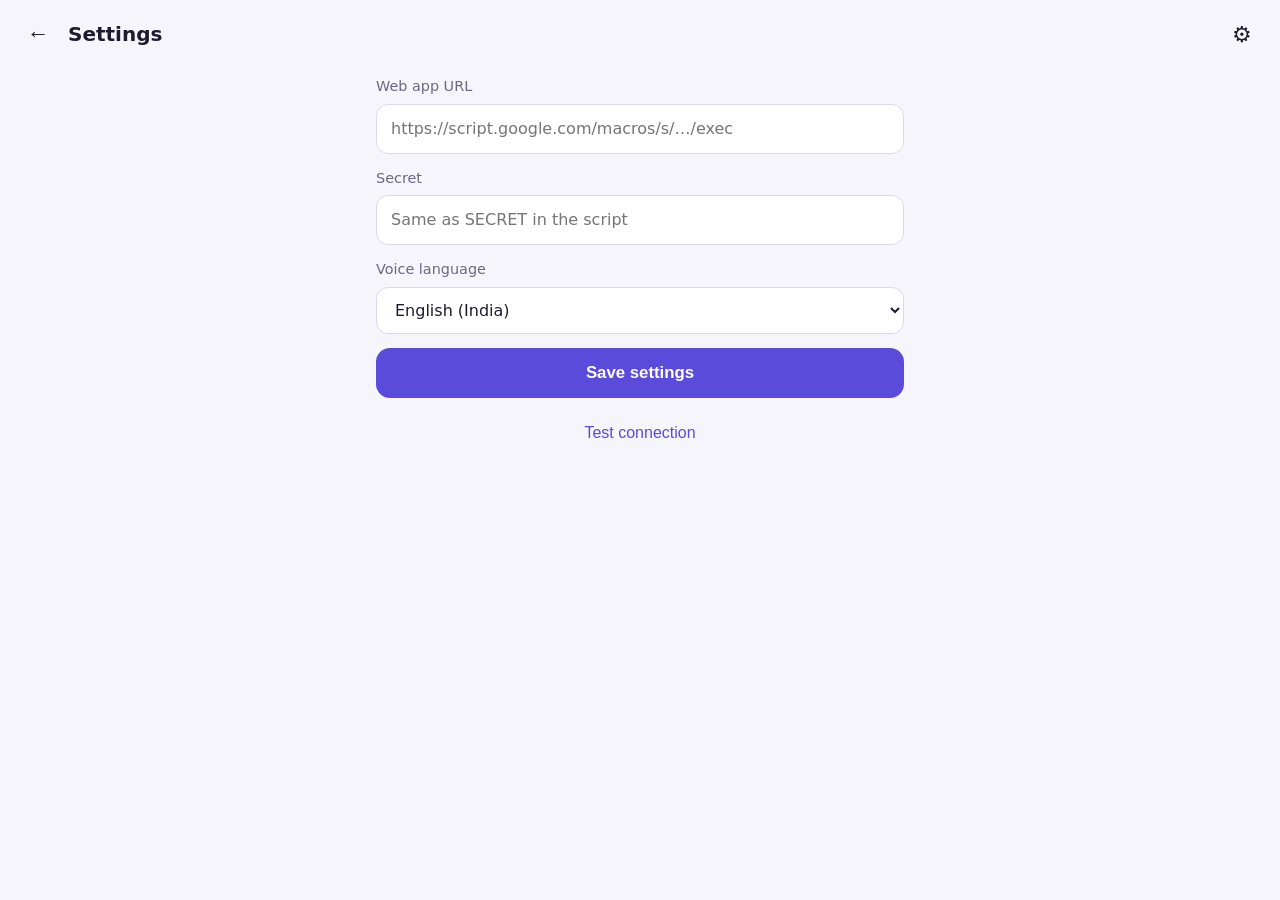
==== index.html @ 89a783c2 "Add files via upload" ====
<!doctype html>
<html lang="en">
<head>
  <meta charset="utf-8">
  <meta name="viewport" content="width=device-width, initial-scale=1, viewport-fit=cover">
  <meta name="theme-color" content="#5b4bdb">
  <title>Idealist</title>
  <link rel="manifest" href="manifest.webmanifest">
  <link rel="icon" href="icons/icon-192.png">
  <link rel="stylesheet" href="style.css">
</head>
<body>
  <header>
    <button id="back" class="icon-btn" hidden aria-label="Back">←</button>
    <h1 id="title">Idealist</h1>
    <button id="open-settings" class="icon-btn" aria-label="Settings">⚙</button>
  </header>

  <main>
    <!-- Home -->
    <section id="view-home" class="view">
      <button class="big" data-go="task"><span>✅</span> Daily Task</button>
      <button class="big alt" data-go="idea"><span>💡</span> Idea Generator</button>
      <div class="row">
        <button class="secondary" data-go="list">📋 My tasks</button>
        <button class="secondary" data-go="ideas">🗂 My ideas</button>
      </div>
      <p id="queue-note" class="note" hidden></p>
    </section>

    <!-- Idea -->
    <section id="view-idea" class="view" hidden>
      <div class="mic-wrap">
        <button id="idea-mic" class="mic" aria-label="Record">🎤</button>
        <span id="idea-hint" class="hint">Tap the mic and speak</span>
      </div>
      <textarea id="idea-text" rows="8" placeholder="Your idea appears here. You can also type or edit."></textarea>
      <button id="idea-save" class="primary">Save idea</button>
    </section>

    <!-- Task -->
    <section id="view-task" class="view" hidden>
      <div class="mic-wrap">
        <button id="task-mic" class="mic" aria-label="Record">🎤</button>
        <span id="task-hint" class="hint">Tap the mic and speak</span>
      </div>
      <textarea id="task-text" rows="4" placeholder="What needs to be done?"></textarea>
      <label for="task-due">Get it done by</label>
      <input id="task-due" type="datetime-local">
      <div class="chips">
        <button class="chip" data-due="2h">In 2 hours</button>
        <button class="chip" data-due="today6">Today 6 PM</button>
        <button class="chip" data-due="tom9">Tomorrow 9 AM</button>
      </div>
      <button id="task-save" class="primary">Save task</button>
    </section>

    <!-- Task list -->
    <section id="view-list" class="view" hidden>
      <div class="tabs" role="tablist">
        <button class="tab active" data-status="Pending" role="tab">Pending</button>
        <button class="tab" data-status="Done" role="tab">Done</button>
      </div>
      <ul id="task-list" class="cards"></ul>
      <p id="list-empty" class="note" hidden></p>
      <button class="link" data-go="task">+ Add a task</button>
    </section>

    <!-- Ideas list -->
    <section id="view-ideas" class="view" hidden>
      <ul id="idea-list" class="cards"></ul>
      <p id="ideas-empty" class="note" hidden>No ideas yet. Go record one 💡</p>
      <button class="link" data-go="idea">+ Add an idea</button>
    </section>

    <!-- Settings -->
    <section id="view-settings" class="view" hidden>
      <label for="set-url">Web app URL</label>
      <input id="set-url" type="url" placeholder="https://script.google.com/macros/s/…/exec" autocomplete="off">
      <label for="set-secret">Secret</label>
      <input id="set-secret" type="text" placeholder="Same as SECRET in the script" autocomplete="off">
      <label for="set-lang">Voice language</label>
      <select id="set-lang">
        <option value="en-IN">English (India)</option>
        <option value="en-US">English (US)</option>
        <option value="en-GB">English (UK)</option>
        <option value="hi-IN">Hindi</option>
      </select>
      <button id="set-save" class="primary">Save settings</button>
      <button id="set-test" class="link">Test connection</button>
    </section>
  </main>

  <!-- Reschedule dialog -->
  <dialog id="dlg-resched">
    <h2>Reschedule task</h2>
    <p id="resched-task" class="note"></p>
    <input id="resched-due" type="datetime-local">
    <div class="chips">
      <button class="chip" data-rdue="2h">In 2 hours</button>
      <button class="chip" data-rdue="today6">Today 6 PM</button>
      <button class="chip" data-rdue="tom9">Tomorrow 9 AM</button>
      <button class="chip" data-rdue="nextweek">Next week</button>
    </div>
    <div class="row">
      <button id="resched-cancel" class="secondary">Cancel</button>
      <button id="resched-save" class="primary">Save</button>
    </div>
  </dialog>

  <!-- Share fallback (used when the phone's share sheet isn't available) -->
  <dialog id="dlg-share">
    <h2>Share idea</h2>
    <div class="share-grid">
      <a id="sh-whatsapp" class="secondary" target="_blank" rel="noopener">WhatsApp</a>
      <a id="sh-telegram" class="secondary" target="_blank" rel="noopener">Telegram</a>
      <a id="sh-email" class="secondary">Email</a>
      <a id="sh-sms" class="secondary">SMS</a>
      <button id="sh-copy" class="secondary">Copy text</button>
      <button id="sh-close" class="secondary">Close</button>
    </div>
  </dialog>

  <div id="toast" role="status" aria-live="polite"></div>
  <script src="app.js"></script>
</body>
</html>
---- style.css ----
:root {
  --bg: #f6f5fb; --card: #ffffff; --text: #1d1b2e; --muted: #6b6882;
  --accent: #5b4bdb; --accent-2: #e8a317; --border: #dcd9ec; --danger: #d64545;
}
@media (prefers-color-scheme: dark) {
  :root { --bg: #14131f; --card: #1f1d2e; --text: #eeedf7; --muted: #9b98b5; --border: #34314a; }
}
* { box-sizing: border-box; }
html, body { margin: 0; background: var(--bg); color: var(--text);
  font: 16px/1.5 system-ui, -apple-system, "Segoe UI", Roboto, sans-serif; }
header { display: flex; align-items: center; gap: 8px; padding: 12px 16px; padding-top: calc(12px + env(safe-area-inset-top)); }
header h1 { flex: 1; margin: 0; font-size: 1.25rem; }
.icon-btn { background: none; border: 0; color: var(--text); font-size: 1.4rem; width: 44px; height: 44px; border-radius: 12px; }
.icon-btn[hidden] { display: none; }
main { max-width: 560px; margin: 0 auto; padding: 8px 16px 32px; }
.view { display: flex; flex-direction: column; gap: 14px; }
.view[hidden] { display: none; }

.big { display: flex; align-items: center; gap: 16px; padding: 28px 22px; font-size: 1.3rem; font-weight: 600;
  background: var(--accent); color: #fff; border: 0; border-radius: 20px; text-align: left; }
.big.alt { background: var(--accent-2); color: #1d1b2e; }
.big span { font-size: 2rem; }
.link { background: none; border: 0; color: var(--accent); font-size: 1rem; padding: 12px; }
.primary { background: var(--accent); color: #fff; border: 0; border-radius: 14px; padding: 15px; font-size: 1.05rem; font-weight: 600; }
.primary:disabled { opacity: .6; }

textarea, input, select { width: 100%; padding: 12px 14px; font: inherit; color: var(--text);
  background: var(--card); border: 1px solid var(--border); border-radius: 12px; }
textarea { resize: vertical; }
label { font-size: .9rem; color: var(--muted); margin-bottom: -8px; }

.mic-wrap { display: flex; flex-direction: column; align-items: center; gap: 8px; padding: 8px 0; }
.mic { width: 84px; height: 84px; border-radius: 50%; border: 0; font-size: 2.2rem; background: var(--accent); color: #fff; }
.mic.on { background: var(--danger); animation: pulse 1.2s infinite; }
@keyframes pulse { 0% { box-shadow: 0 0 0 0 rgba(214,69,69,.5); } 100% { box-shadow: 0 0 0 22px rgba(214,69,69,0); } }
.hint, .note { color: var(--muted); font-size: .9rem; text-align: center; margin: 0; }

.chips { display: flex; flex-wrap: wrap; gap: 8px; }
.chip { background: var(--card); border: 1px solid var(--border); color: var(--text); border-radius: 999px; padding: 8px 14px; font-size: .9rem; }

.row { display: flex; gap: 10px; }
.row > * { flex: 1; }
.secondary { display: inline-block; text-align: center; text-decoration: none; background: var(--card); color: var(--text);
  border: 1px solid var(--border); border-radius: 14px; padding: 14px 10px; font: inherit; font-weight: 600; }
.secondary.small, .primary.small { padding: 8px 14px; font-size: .9rem; border-radius: 10px; }
.primary.small { flex: none; }

.tabs { display: flex; background: var(--card); border: 1px solid var(--border); border-radius: 14px; padding: 4px; }
.tab { flex: 1; background: none; border: 0; padding: 10px; border-radius: 10px; font: inherit; font-weight: 600; color: var(--muted); }
.tab.active { background: var(--accent); color: #fff; }

.cards { list-style: none; margin: 0; padding: 0; display: flex; flex-direction: column; gap: 10px; }
.cards li { background: var(--card); border: 1px solid var(--border); border-radius: 14px; padding: 14px; }
.cards .body { white-space: pre-wrap; overflow-wrap: anywhere; }
.cards .meta { font-size: .85rem; color: var(--muted); margin-top: 6px; }
.cards .overdue .meta, .cards .meta.overdue { color: var(--danger); font-weight: 600; }
.cards .actions { display: flex; gap: 8px; margin-top: 12px; }
.cards .actions > * { flex: 1; }

dialog { width: min(92vw, 420px); border: 0; border-radius: 20px; padding: 20px; background: var(--card); color: var(--text); }
dialog::backdrop { background: rgba(0,0,0,.5); }
dialog h2 { margin: 0 0 6px; font-size: 1.15rem; }
dialog input { margin: 10px 0; }
dialog .chips, dialog .row { margin-top: 12px; }
.share-grid { display: grid; grid-template-columns: 1fr 1fr; gap: 10px; margin-top: 12px; }

#toast { position: fixed; left: 50%; bottom: calc(24px + env(safe-area-inset-bottom)); transform: translate(-50%, 20px);
  background: var(--text); color: var(--bg); padding: 10px 18px; border-radius: 999px; opacity: 0;
  pointer-events: none; transition: .25s; max-width: 90vw; text-align: center; }
#toast.show { opacity: 1; transform: translate(-50%, 0); }
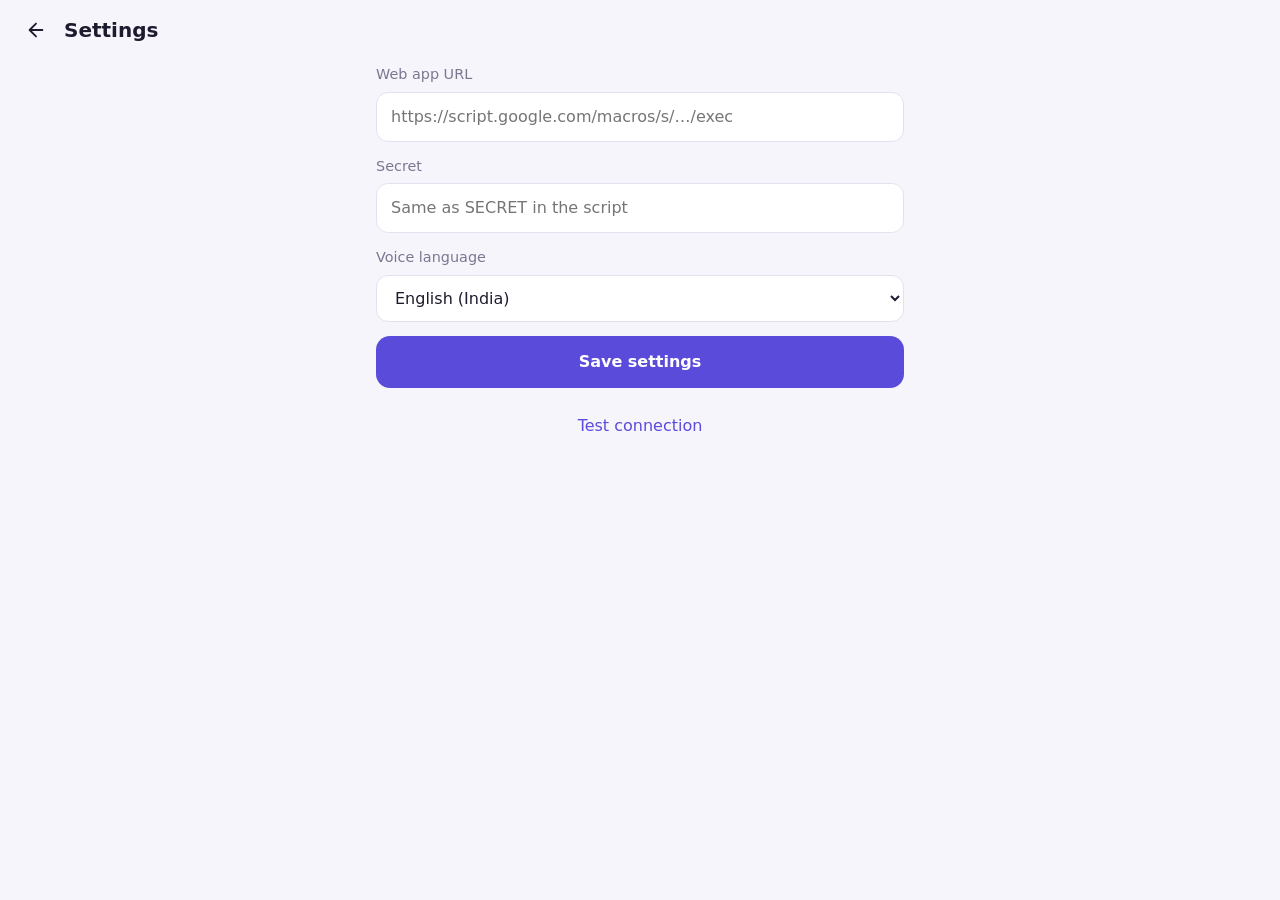
==== commit f381ec69: "Add files via upload" ====
--- a/index.html
+++ b/index.html
@@ -11,40 +11,62 @@
 </head>
 <body>
   <header>
-    <button id="back" class="icon-btn" hidden aria-label="Back">←</button>
+    <button id="back" class="ibtn plain" hidden aria-label="Back" title="Back"><span data-icon="back"></span></button>
     <h1 id="title">Idealist</h1>
-    <button id="open-settings" class="icon-btn" aria-label="Settings">⚙</button>
+    <button id="open-settings" class="ibtn plain" aria-label="Settings" title="Settings"><span data-icon="sliders"></span></button>
   </header>
 
   <main>
-    <!-- Home -->
+    <!-- Home: tasks and ideas on one screen -->
     <section id="view-home" class="view">
-      <button class="big" data-go="task"><span>✅</span> Daily Task</button>
-      <button class="big alt" data-go="idea"><span>💡</span> Idea Generator</button>
-      <div class="row">
-        <button class="secondary" data-go="list">📋 My tasks</button>
-        <button class="secondary" data-go="ideas">🗂 My ideas</button>
-      </div>
+      <section class="block">
+        <div class="block-head">
+          <h2>Tasks</h2>
+          <span id="task-count" class="count"></span>
+          <button class="ibtn accent" data-go="task" aria-label="Add task" title="Add task"><span data-icon="plus"></span></button>
+        </div>
+        <ul id="task-list" class="cards"></ul>
+        <p id="task-empty" class="empty" hidden>Nothing here yet</p>
+      </section>
+
+      <section class="block">
+        <div class="block-head">
+          <h2>Ideas</h2>
+          <span id="idea-count" class="count"></span>
+          <button class="ibtn accent amber" data-go="idea" aria-label="Add idea" title="Add idea"><span data-icon="plus"></span></button>
+        </div>
+        <ul id="idea-list" class="cards"></ul>
+        <p id="idea-empty" class="empty" hidden>Nothing here yet</p>
+      </section>
+
       <p id="queue-note" class="note" hidden></p>
     </section>
 
-    <!-- Idea -->
+    <!-- Add idea -->
     <section id="view-idea" class="view" hidden>
       <div class="mic-wrap">
-        <button id="idea-mic" class="mic" aria-label="Record">🎤</button>
-        <span id="idea-hint" class="hint">Tap the mic and speak</span>
+        <button id="idea-mic" class="mic" aria-label="Record" title="Record"><span data-icon="mic" data-size="34"></span></button>
+        <span id="idea-hint" class="hint"></span>
       </div>
-      <textarea id="idea-text" rows="8" placeholder="Your idea appears here. You can also type or edit."></textarea>
-      <button id="idea-save" class="primary">Save idea</button>
+      <textarea id="idea-text" rows="6" placeholder="Speak or type your idea"></textarea>
+      <label for="idea-due">Complete by (optional)</label>
+      <input id="idea-due" type="datetime-local">
+      <div class="chips">
+        <button class="chip" data-idue="2h">In 2 hours</button>
+        <button class="chip" data-idue="today6">Today 6 PM</button>
+        <button class="chip" data-idue="tom9">Tomorrow 9 AM</button>
+        <button class="chip" data-idue="nextweek">Next week</button>
+      </div>
+      <button id="idea-save" class="primary save" aria-label="Save idea" title="Save idea"><span data-icon="check" data-size="26"></span></button>
     </section>
 
-    <!-- Task -->
+    <!-- Add task -->
     <section id="view-task" class="view" hidden>
       <div class="mic-wrap">
-        <button id="task-mic" class="mic" aria-label="Record">🎤</button>
-        <span id="task-hint" class="hint">Tap the mic and speak</span>
+        <button id="task-mic" class="mic" aria-label="Record" title="Record"><span data-icon="mic" data-size="34"></span></button>
+        <span id="task-hint" class="hint"></span>
       </div>
-      <textarea id="task-text" rows="4" placeholder="What needs to be done?"></textarea>
+      <textarea id="task-text" rows="4" placeholder="Speak or type your task"></textarea>
       <label for="task-due">Get it done by</label>
       <input id="task-due" type="datetime-local">
       <div class="chips">
@@ -52,25 +74,11 @@
         <button class="chip" data-due="today6">Today 6 PM</button>
         <button class="chip" data-due="tom9">Tomorrow 9 AM</button>
       </div>
-      <button id="task-save" class="primary">Save task</button>
-    </section>
-
-    <!-- Task list -->
-    <section id="view-list" class="view" hidden>
-      <div class="tabs" role="tablist">
-        <button class="tab active" data-status="Pending" role="tab">Pending</button>
-        <button class="tab" data-status="Done" role="tab">Done</button>
-      </div>
-      <ul id="task-list" class="cards"></ul>
-      <p id="list-empty" class="note" hidden></p>
-      <button class="link" data-go="task">+ Add a task</button>
-    </section>
-
-    <!-- Ideas list -->
-    <section id="view-ideas" class="view" hidden>
-      <ul id="idea-list" class="cards"></ul>
-      <p id="ideas-empty" class="note" hidden>No ideas yet. Go record one 💡</p>
-      <button class="link" data-go="idea">+ Add an idea</button>
+      <label class="check" title="Also add to Google Calendar">
+        <input id="task-cal" type="checkbox" aria-label="Also add to Google Calendar">
+        <span data-icon="calendar" data-size="22"></span>
+      </label>
+      <button id="task-save" class="primary save" aria-label="Save task" title="Save task"><span data-icon="check" data-size="26"></span></button>
     </section>
 
     <!-- Settings -->
@@ -93,7 +101,7 @@
 
   <!-- Reschedule dialog -->
   <dialog id="dlg-resched">
-    <h2>Reschedule task</h2>
+    <h2 id="resched-title">Reschedule</h2>
     <p id="resched-task" class="note"></p>
     <input id="resched-due" type="datetime-local">
     <div class="chips">
--- a/style.css
+++ b/style.css
@@ -1,61 +1,82 @@
 :root {
-  --bg: #f6f5fb; --card: #ffffff; --text: #1d1b2e; --muted: #6b6882;
-  --accent: #5b4bdb; --accent-2: #e8a317; --border: #dcd9ec; --danger: #d64545;
+  --bg: #f6f5fb; --card: #ffffff; --text: #1d1b2e; --muted: #7a7791; --accent: #5b4bdb; --amber: #e8a317;
+  --border: #e3e1f0; --danger: #d64545; --ok: #1f9d55; --shadow: 0 1px 2px rgba(29, 27, 46, .06);
 }
 @media (prefers-color-scheme: dark) {
-  :root { --bg: #14131f; --card: #1f1d2e; --text: #eeedf7; --muted: #9b98b5; --border: #34314a; }
+  :root { --bg: #14131f; --card: #1f1d2e; --text: #eeedf7; --muted: #9b98b5; --border: #34314a; --shadow: none; }
 }
-* { box-sizing: border-box; }
+* { box-sizing: border-box; -webkit-tap-highlight-color: transparent; }
 html, body { margin: 0; background: var(--bg); color: var(--text);
   font: 16px/1.5 system-ui, -apple-system, "Segoe UI", Roboto, sans-serif; }
-header { display: flex; align-items: center; gap: 8px; padding: 12px 16px; padding-top: calc(12px + env(safe-area-inset-top)); }
+button { font: inherit; cursor: pointer; }
+svg { display: block; }
+[data-icon] { display: inline-flex; }
+
+header { display: flex; align-items: center; gap: 8px; padding: 10px 16px; padding-top: calc(10px + env(safe-area-inset-top)); }
 header h1 { flex: 1; margin: 0; font-size: 1.25rem; }
-.icon-btn { background: none; border: 0; color: var(--text); font-size: 1.4rem; width: 44px; height: 44px; border-radius: 12px; }
-.icon-btn[hidden] { display: none; }
-main { max-width: 560px; margin: 0 auto; padding: 8px 16px 32px; }
+main { max-width: 560px; margin: 0 auto; padding: 4px 16px 40px; }
 .view { display: flex; flex-direction: column; gap: 14px; }
 .view[hidden] { display: none; }
 
-.big { display: flex; align-items: center; gap: 16px; padding: 28px 22px; font-size: 1.3rem; font-weight: 600;
-  background: var(--accent); color: #fff; border: 0; border-radius: 20px; text-align: left; }
-.big.alt { background: var(--accent-2); color: #1d1b2e; }
-.big span { font-size: 2rem; }
-.link { background: none; border: 0; color: var(--accent); font-size: 1rem; padding: 12px; }
-.primary { background: var(--accent); color: #fff; border: 0; border-radius: 14px; padding: 15px; font-size: 1.05rem; font-weight: 600; }
-.primary:disabled { opacity: .6; }
+/* Icon buttons */
+.ibtn { flex: none; width: 40px; height: 40px; display: inline-flex; align-items: center; justify-content: center;
+  border-radius: 50%; border: 1px solid var(--border); background: var(--card); color: var(--muted);
+  padding: 0; transition: background .15s, color .15s, border-color .15s; }
+.ibtn:active { transform: scale(.94); }
+.ibtn[hidden] { display: none; }
+.ibtn.plain { border-color: transparent; background: none; color: var(--text); }
+.ibtn.accent { background: var(--accent); border-color: var(--accent); color: #fff; }
+.ibtn.accent.amber { background: var(--amber); border-color: var(--amber); color: #1d1b2e; }
+.ibtn.done { background: var(--ok); border-color: var(--ok); color: #fff; }
 
+/* Sections */
+.block { display: flex; flex-direction: column; gap: 10px; }
+.block + .block { margin-top: 10px; }
+.block-head { display: flex; align-items: center; gap: 10px; }
+.block-head h2 { margin: 0; font-size: 1.1rem; }
+.count { flex: 1; color: var(--muted); font-size: .95rem; }
+.empty { margin: 0; padding: 14px; text-align: center; color: var(--muted); font-size: .9rem;
+  border: 1px dashed var(--border); border-radius: 14px; }
+
+/* Cards */
+.cards { list-style: none; margin: 0; padding: 0; display: flex; flex-direction: column; gap: 10px; }
+.cards li { background: var(--card); border: 1px solid var(--border); border-radius: 16px; padding: 12px 14px;
+  box-shadow: var(--shadow); transition: opacity .2s; }
+.cards .body { white-space: pre-wrap; overflow-wrap: anywhere; }
+.cards .meta { display: flex; align-items: center; gap: 6px; font-size: .85rem; color: var(--muted); margin-top: 4px; }
+.cards .overdue .meta { color: var(--danger); font-weight: 600; }
+.cards .actions { display: flex; gap: 8px; margin-top: 10px; }
+.cards li.done { opacity: .6; }
+.cards li.done .body { text-decoration: line-through; }
+.cards li.done .when-open { display: none; }
+
+/* Forms */
 textarea, input, select { width: 100%; padding: 12px 14px; font: inherit; color: var(--text);
   background: var(--card); border: 1px solid var(--border); border-radius: 12px; }
 textarea { resize: vertical; }
 label { font-size: .9rem; color: var(--muted); margin-bottom: -8px; }
+label.check { display: flex; align-items: center; gap: 10px; color: var(--muted); margin: 0; width: fit-content; }
+label.check input { width: 22px; height: 22px; padding: 0; flex: none; accent-color: var(--accent); }
 
-.mic-wrap { display: flex; flex-direction: column; align-items: center; gap: 8px; padding: 8px 0; }
-.mic { width: 84px; height: 84px; border-radius: 50%; border: 0; font-size: 2.2rem; background: var(--accent); color: #fff; }
+.primary { background: var(--accent); color: #fff; border: 0; border-radius: 14px; padding: 14px; font-weight: 600; }
+.primary.save { display: flex; align-items: center; justify-content: center; padding: 12px; }
+.primary:disabled { opacity: .6; }
+.secondary { display: inline-block; text-align: center; text-decoration: none; background: var(--card); color: var(--text);
+  border: 1px solid var(--border); border-radius: 14px; padding: 12px 10px; font-weight: 600; }
+.link { background: none; border: 0; color: var(--accent); padding: 12px; }
+.row { display: flex; gap: 10px; }
+.row > * { flex: 1; }
+
+.mic-wrap { display: flex; flex-direction: column; align-items: center; gap: 6px; padding: 4px 0; }
+.mic { width: 76px; height: 76px; border-radius: 50%; border: 0; background: var(--accent); color: #fff;
+  display: flex; align-items: center; justify-content: center; }
+.mic:disabled { opacity: .5; }
 .mic.on { background: var(--danger); animation: pulse 1.2s infinite; }
 @keyframes pulse { 0% { box-shadow: 0 0 0 0 rgba(214,69,69,.5); } 100% { box-shadow: 0 0 0 22px rgba(214,69,69,0); } }
-.hint, .note { color: var(--muted); font-size: .9rem; text-align: center; margin: 0; }
+.hint, .note { color: var(--muted); font-size: .9rem; text-align: center; margin: 0; min-height: 1.3em; }
 
 .chips { display: flex; flex-wrap: wrap; gap: 8px; }
-.chip { background: var(--card); border: 1px solid var(--border); color: var(--text); border-radius: 999px; padding: 8px 14px; font-size: .9rem; }
-
-.row { display: flex; gap: 10px; }
-.row > * { flex: 1; }
-.secondary { display: inline-block; text-align: center; text-decoration: none; background: var(--card); color: var(--text);
-  border: 1px solid var(--border); border-radius: 14px; padding: 14px 10px; font: inherit; font-weight: 600; }
-.secondary.small, .primary.small { padding: 8px 14px; font-size: .9rem; border-radius: 10px; }
-.primary.small { flex: none; }
-
-.tabs { display: flex; background: var(--card); border: 1px solid var(--border); border-radius: 14px; padding: 4px; }
-.tab { flex: 1; background: none; border: 0; padding: 10px; border-radius: 10px; font: inherit; font-weight: 600; color: var(--muted); }
-.tab.active { background: var(--accent); color: #fff; }
-
-.cards { list-style: none; margin: 0; padding: 0; display: flex; flex-direction: column; gap: 10px; }
-.cards li { background: var(--card); border: 1px solid var(--border); border-radius: 14px; padding: 14px; }
-.cards .body { white-space: pre-wrap; overflow-wrap: anywhere; }
-.cards .meta { font-size: .85rem; color: var(--muted); margin-top: 6px; }
-.cards .overdue .meta, .cards .meta.overdue { color: var(--danger); font-weight: 600; }
-.cards .actions { display: flex; gap: 8px; margin-top: 12px; }
-.cards .actions > * { flex: 1; }
+.chip { background: var(--card); border: 1px solid var(--border); color: var(--text); border-radius: 999px; padding: 7px 13px; font-size: .88rem; }
 
 dialog { width: min(92vw, 420px); border: 0; border-radius: 20px; padding: 20px; background: var(--card); color: var(--text); }
 dialog::backdrop { background: rgba(0,0,0,.5); }
@@ -66,5 +87,5 @@
 
 #toast { position: fixed; left: 50%; bottom: calc(24px + env(safe-area-inset-bottom)); transform: translate(-50%, 20px);
   background: var(--text); color: var(--bg); padding: 10px 18px; border-radius: 999px; opacity: 0;
-  pointer-events: none; transition: .25s; max-width: 90vw; text-align: center; }
+  pointer-events: none; transition: .25s; max-width: 90vw; text-align: center; z-index: 10; }
 #toast.show { opacity: 1; transform: translate(-50%, 0); }
